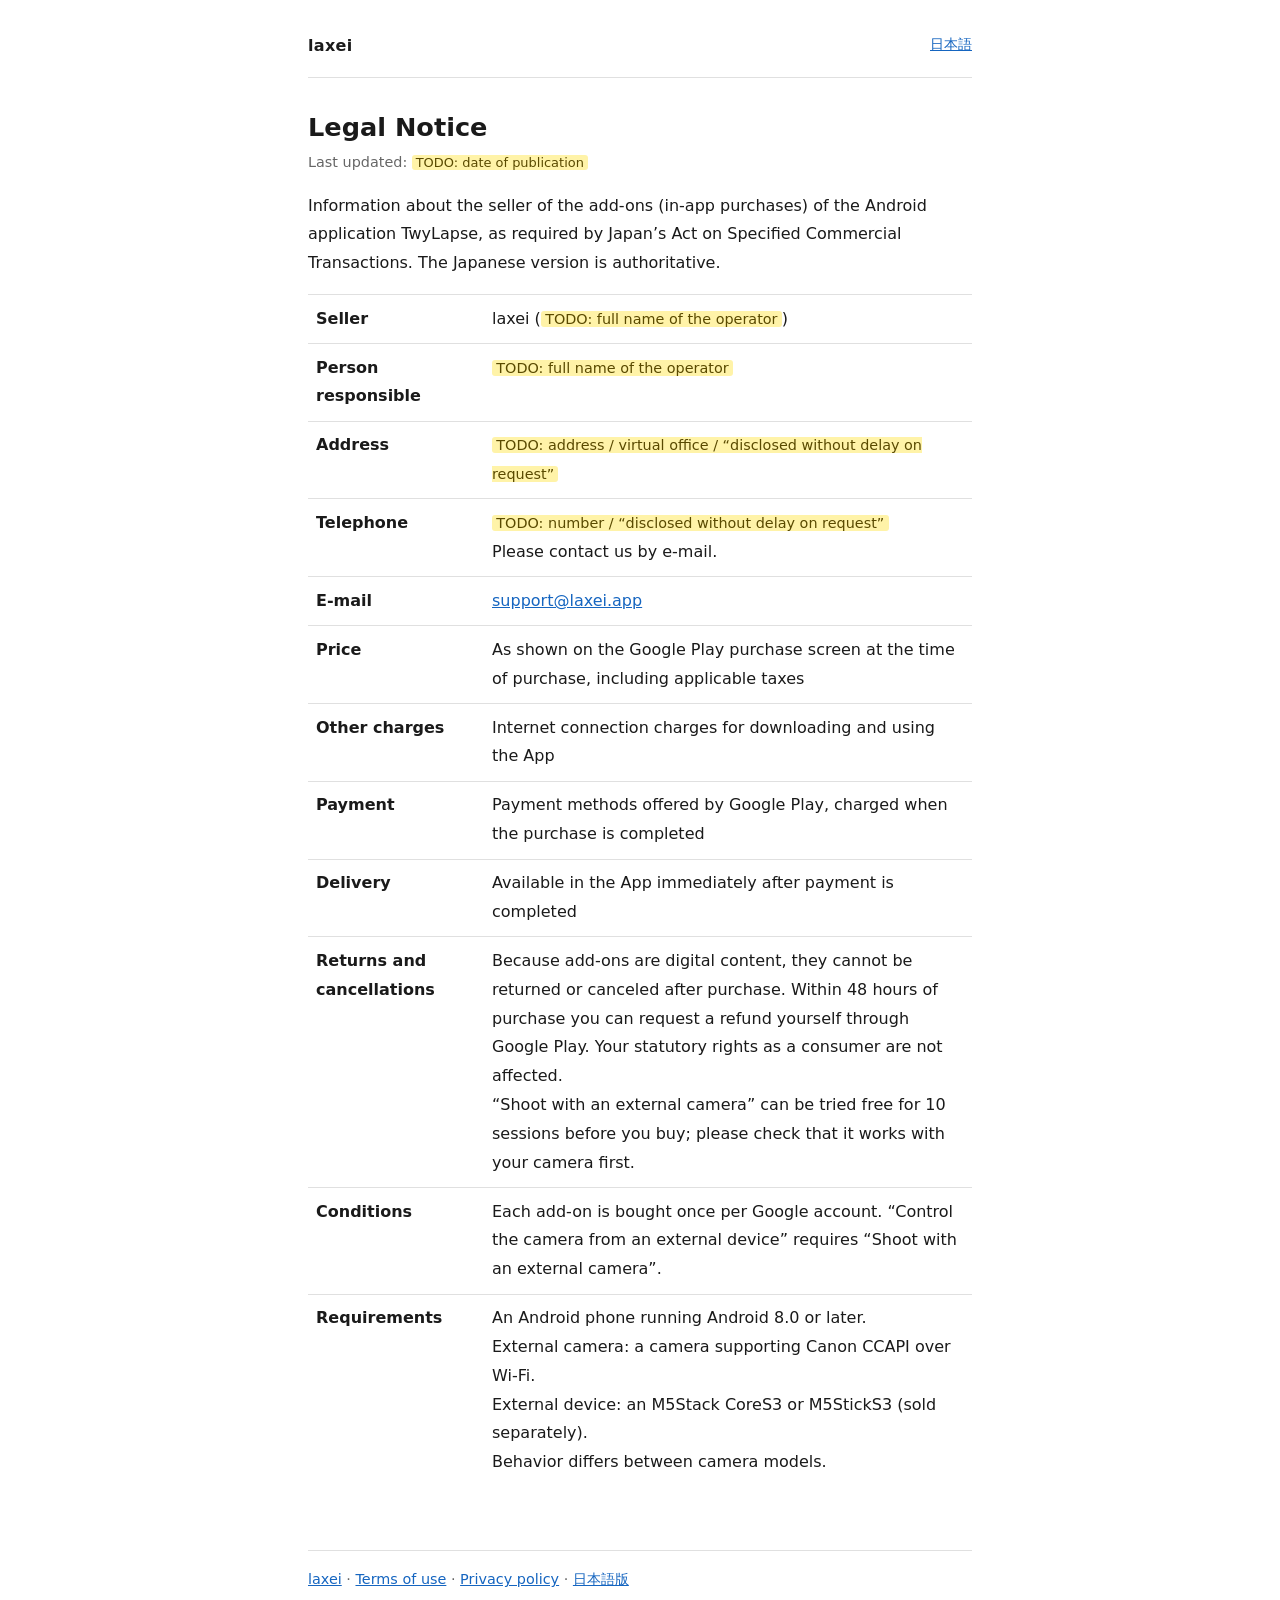
==== legal.html @ 7c6e7964 "Publish the legal pages (drafts) and link them from the top page Revised privacy policy, terms of us" ====
<!DOCTYPE html>
<html lang="en">
<head>
<meta charset="utf-8">
<meta name="viewport" content="width=device-width, initial-scale=1">
<title>Legal Notice &mdash; laxei</title>
<meta name="description" content="Seller information for TwyLapse add-ons under Japan's Act on Specified Commercial Transactions.">
<style>
:root { color-scheme: light dark; }
* { box-sizing: border-box; }
body {
  font-family: system-ui, -apple-system, "Segoe UI", "Helvetica Neue", Arial, sans-serif;
  max-width: 44rem; margin: 0 auto; padding: 2rem 1.25rem 5rem;
  line-height: 1.8; color: #1a1a1a; background: #fff;
  -webkit-text-size-adjust: 100%;
}
header { border-bottom: 1px solid #e0e0e0; padding-bottom: 1rem; margin-bottom: 2rem; overflow: hidden; }
.brand { font-weight: 700; letter-spacing: .02em; }
.lang { float: right; font-size: .9rem; }
h1 { font-size: 1.6rem; line-height: 1.4; margin: 1.5rem 0 .25rem; }
h2 { font-size: 1.15rem; margin: 2.5rem 0 .5rem; padding-top: .75rem; border-top: 1px solid #ececec; }
h3 { font-size: 1rem; margin: 1.5rem 0 .25rem; }
.date { color: #666; font-size: .9rem; margin: 0 0 1rem; }
ul { padding-left: 1.3rem; }
li { margin: .35rem 0; }
a { color: #1565c0; }
code { background: #f2f2f2; padding: .1rem .3rem; border-radius: 3px; font-size: .95em; }
footer { margin-top: 4rem; padding-top: 1rem; border-top: 1px solid #e0e0e0; color: #666; font-size: .9rem; }
@media (prefers-color-scheme: dark) {
  body { color: #e4e4e4; background: #161616; }
  header, footer { border-color: #333; }
  h2 { border-color: #2c2c2c; }
  .date, footer { color: #9a9a9a; }
  a { color: #8ab4f8; }
  code { background: #262626; }
}
table { border-collapse: collapse; width: 100%; margin: 1rem 0; }
th, td { text-align: left; vertical-align: top; padding: .6rem .5rem; border-top: 1px solid #e0e0e0; }
th { width: 11em; font-weight: 600; }
@media (max-width: 34rem) { th, td { display: block; width: auto; border: 0; padding: .2rem 0; } th { padding-top: .9rem; border-top: 1px solid #e0e0e0; } }
.todo { background: #fff3a8; color: #5a4a00; padding: 0 .3em; border-radius: 3px; font-size: .9em; }
@media (prefers-color-scheme: dark) {
  th, td { border-color: #333; }
  .todo { background: #4a4210; color: #fff1a0; }
}
</style>
</head>
<body>
<header>
  <span class="brand">laxei</span>
  <span class="lang"><a href="legal.jp.html" hreflang="ja">日本語</a></span>
</header>

<h1>Legal Notice</h1>
<p class="date">Last updated: <span class="todo">TODO: date of publication</span></p>

<p>Information about the seller of the add-ons (in-app purchases) of the Android application TwyLapse, as required by Japan&rsquo;s Act on Specified Commercial Transactions. The Japanese version is authoritative.</p>

<table>
  <tr><th>Seller</th><td>laxei (<span class="todo">TODO: full name of the operator</span>)</td></tr>
  <tr><th>Person responsible</th><td><span class="todo">TODO: full name of the operator</span></td></tr>
  <tr><th>Address</th><td><span class="todo">TODO: address / virtual office / &ldquo;disclosed without delay on request&rdquo;</span></td></tr>
  <tr><th>Telephone</th><td><span class="todo">TODO: number / &ldquo;disclosed without delay on request&rdquo;</span><br>Please contact us by e&#8209;mail.</td></tr>
  <tr><th>E&#8209;mail</th><td><a href="mailto:support@laxei.app">support@laxei.app</a></td></tr>
  <tr><th>Price</th><td>As shown on the Google Play purchase screen at the time of purchase, including applicable taxes</td></tr>
  <tr><th>Other charges</th><td>Internet connection charges for downloading and using the App</td></tr>
  <tr><th>Payment</th><td>Payment methods offered by Google Play, charged when the purchase is completed</td></tr>
  <tr><th>Delivery</th><td>Available in the App immediately after payment is completed</td></tr>
  <tr><th>Returns and cancellations</th><td>Because add-ons are digital content, they cannot be returned or canceled after purchase. Within 48 hours of purchase you can request a refund yourself through Google Play. Your statutory rights as a consumer are not affected.<br>&ldquo;Shoot with an external camera&rdquo; can be tried free for 10 sessions before you buy; please check that it works with your camera first.</td></tr>
  <tr><th>Conditions</th><td>Each add-on is bought once per Google account. &ldquo;Control the camera from an external device&rdquo; requires &ldquo;Shoot with an external camera&rdquo;.</td></tr>
  <tr><th>Requirements</th><td>An Android phone running Android 8.0 or later.<br>External camera: a camera supporting Canon CCAPI over Wi&#8209;Fi.<br>External device: an M5Stack CoreS3 or M5StickS3 (sold separately).<br>Behavior differs between camera models.</td></tr>
</table>

<footer>
  <a href="./">laxei</a> &middot; <a href="terms.html">Terms of use</a> &middot; <a href="privacy.html">Privacy policy</a> &middot; <a href="legal.jp.html" hreflang="ja">日本語版</a>
</footer>
</body>
</html>
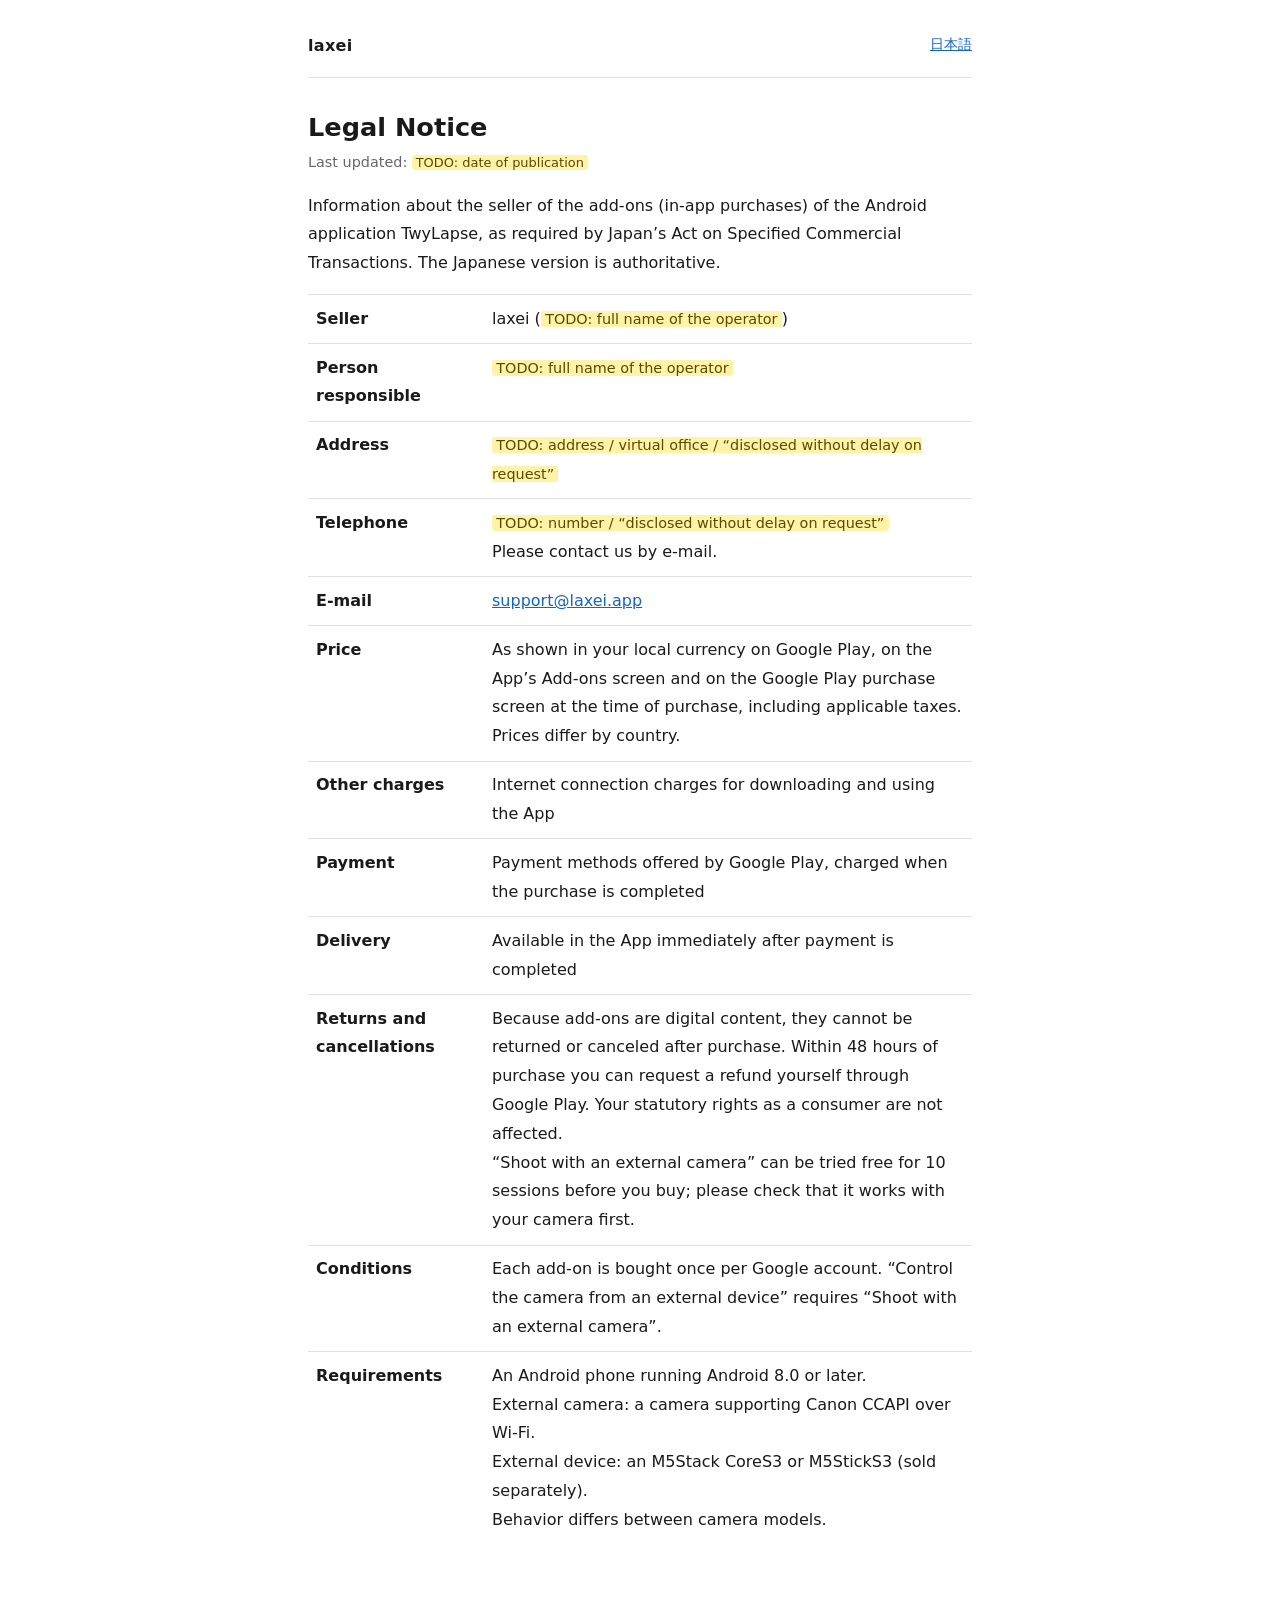
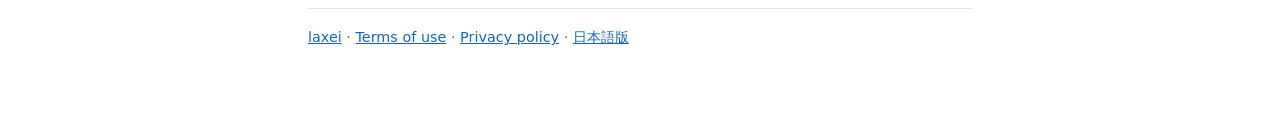
==== commit f67830ea: "Terms and legal notice: say where the price is shown Co-Authored-By: Claude Opus 5.5 <noreply@anthro" ====
--- a/legal.html
+++ b/legal.html
@@ -62,7 +62,7 @@
   <tr><th>Address</th><td><span class="todo">TODO: address / virtual office / &ldquo;disclosed without delay on request&rdquo;</span></td></tr>
   <tr><th>Telephone</th><td><span class="todo">TODO: number / &ldquo;disclosed without delay on request&rdquo;</span><br>Please contact us by e&#8209;mail.</td></tr>
   <tr><th>E&#8209;mail</th><td><a href="mailto:support@laxei.app">support@laxei.app</a></td></tr>
-  <tr><th>Price</th><td>As shown on the Google Play purchase screen at the time of purchase, including applicable taxes</td></tr>
+  <tr><th>Price</th><td>As shown in your local currency on Google Play, on the App&rsquo;s Add-ons screen and on the Google Play purchase screen at the time of purchase, including applicable taxes. Prices differ by country.</td></tr>
   <tr><th>Other charges</th><td>Internet connection charges for downloading and using the App</td></tr>
   <tr><th>Payment</th><td>Payment methods offered by Google Play, charged when the purchase is completed</td></tr>
   <tr><th>Delivery</th><td>Available in the App immediately after payment is completed</td></tr>
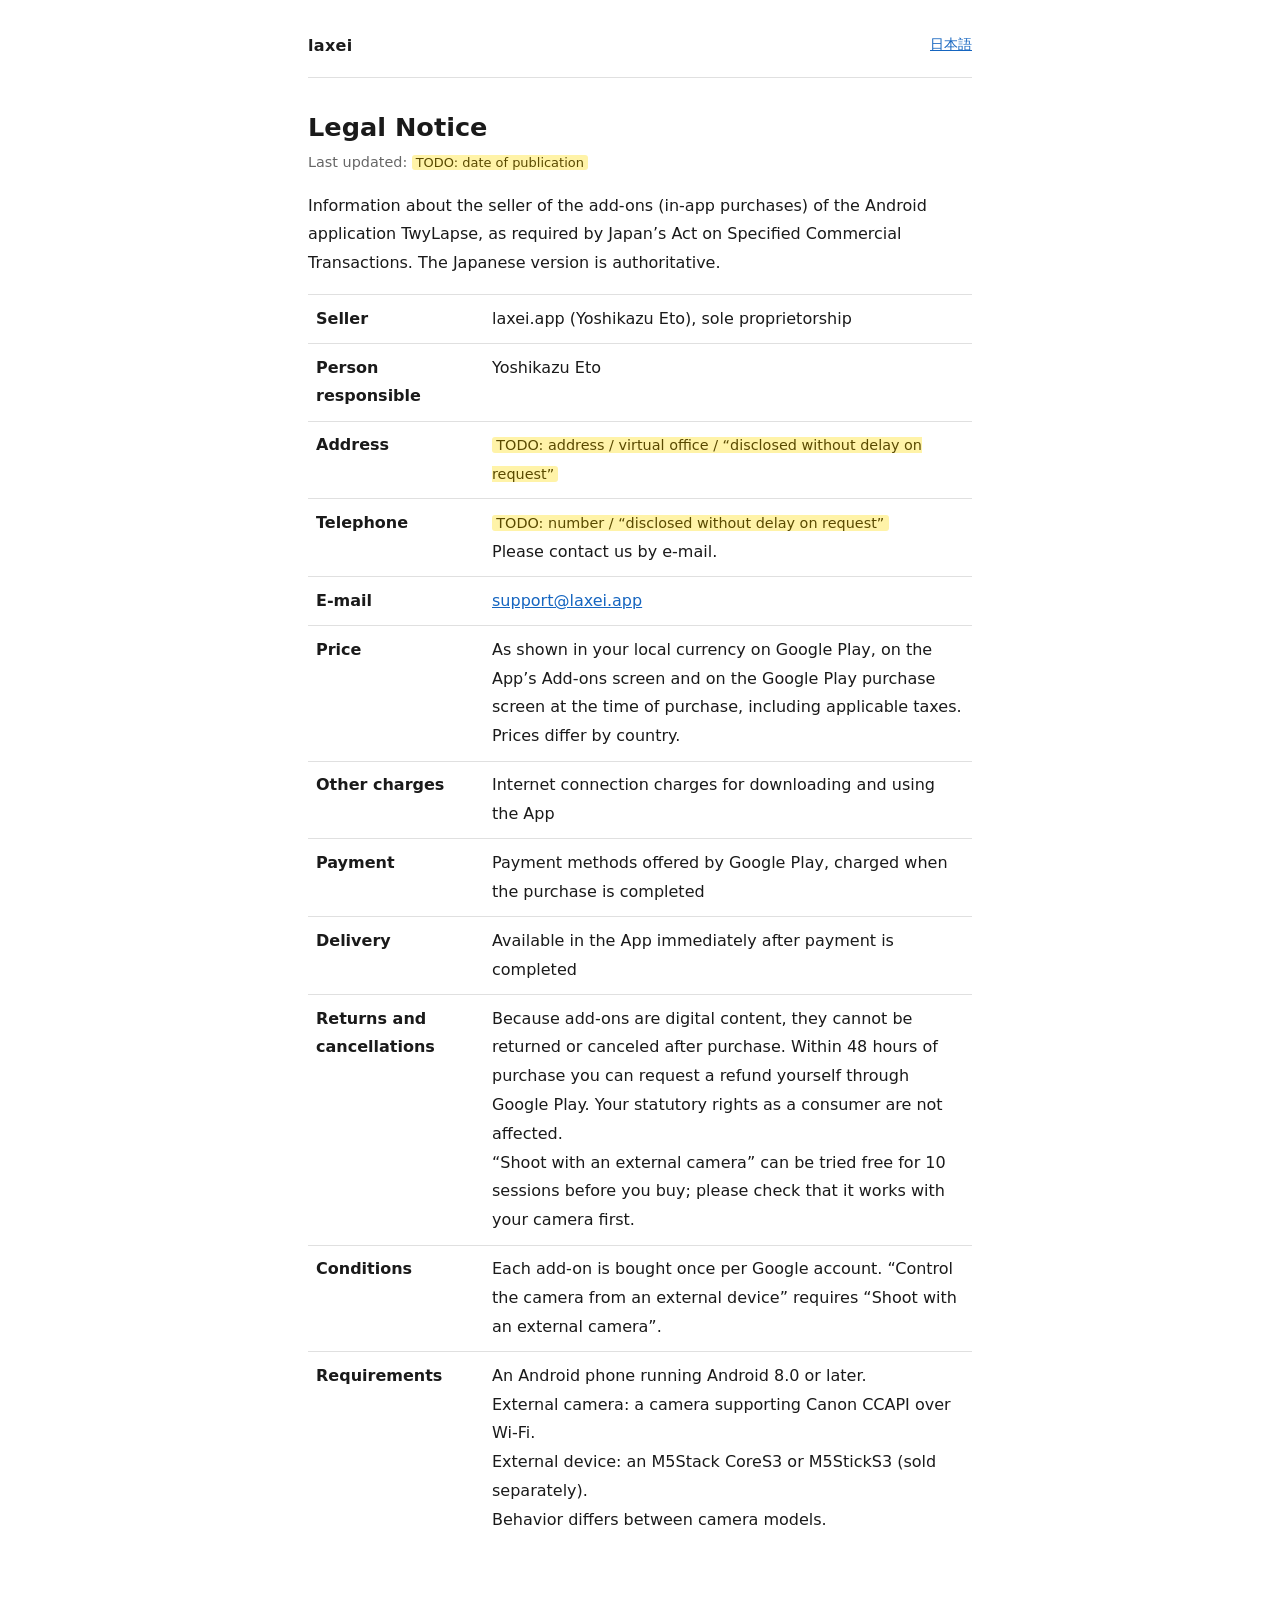
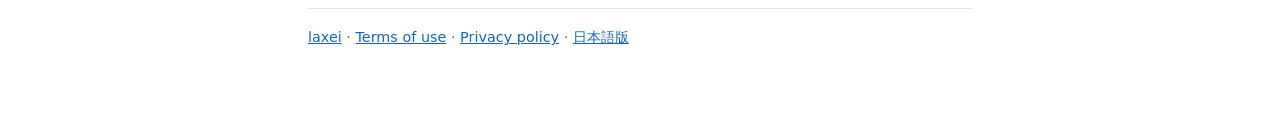
==== commit 3bf56ed0: "Name the operator on the legal pages; README uses laxei.app Co-Authored-By: Claude Opus 5.5 <noreply" ====
--- a/legal.html
+++ b/legal.html
@@ -57,8 +57,8 @@
 <p>Information about the seller of the add-ons (in-app purchases) of the Android application TwyLapse, as required by Japan&rsquo;s Act on Specified Commercial Transactions. The Japanese version is authoritative.</p>
 
 <table>
-  <tr><th>Seller</th><td>laxei (<span class="todo">TODO: full name of the operator</span>)</td></tr>
-  <tr><th>Person responsible</th><td><span class="todo">TODO: full name of the operator</span></td></tr>
+  <tr><th>Seller</th><td>laxei.app (Yoshikazu Eto), sole proprietorship</td></tr>
+  <tr><th>Person responsible</th><td>Yoshikazu Eto</td></tr>
   <tr><th>Address</th><td><span class="todo">TODO: address / virtual office / &ldquo;disclosed without delay on request&rdquo;</span></td></tr>
   <tr><th>Telephone</th><td><span class="todo">TODO: number / &ldquo;disclosed without delay on request&rdquo;</span><br>Please contact us by e&#8209;mail.</td></tr>
   <tr><th>E&#8209;mail</th><td><a href="mailto:support@laxei.app">support@laxei.app</a></td></tr>
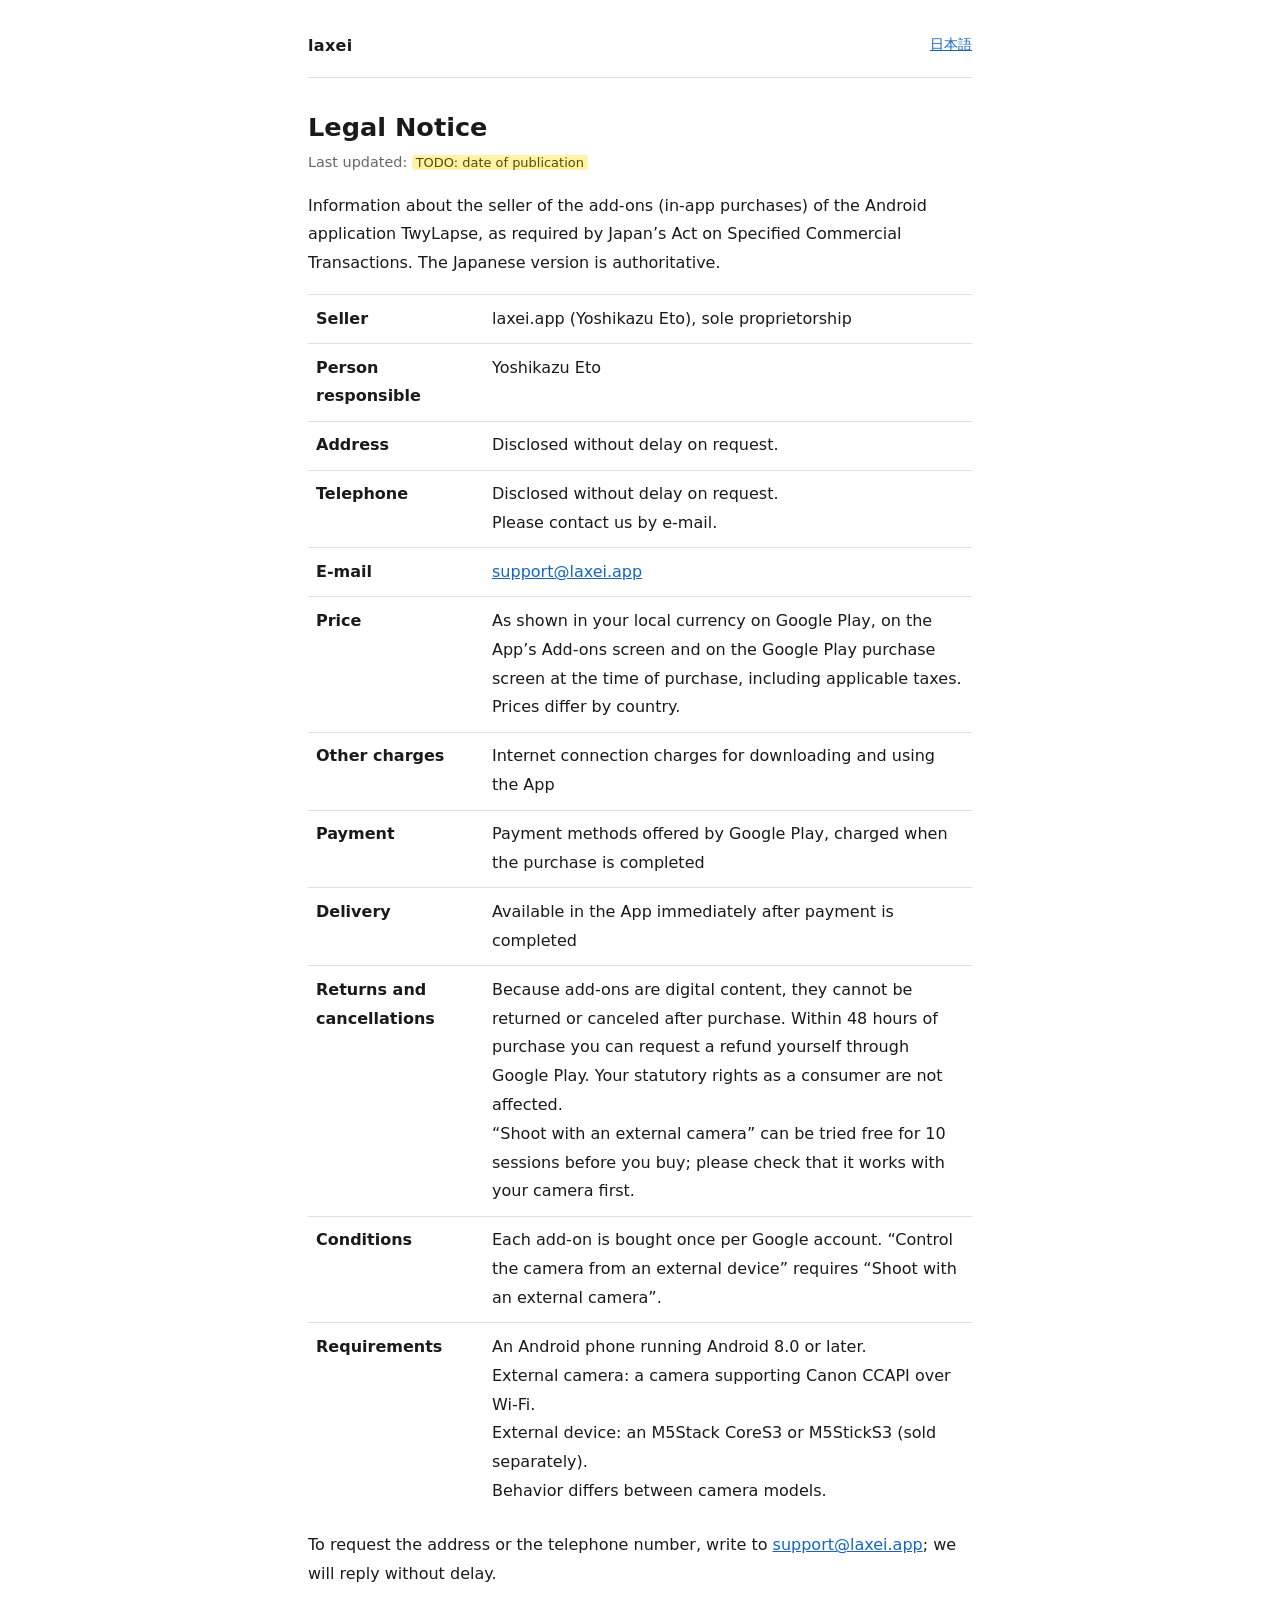
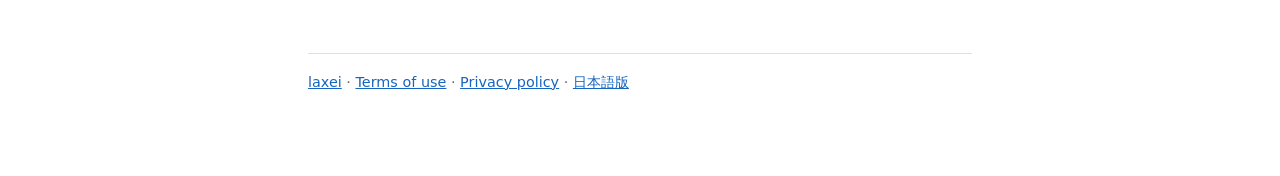
==== commit ea2e2b15: "Legal notice and privacy policy: address and phone disclosed on request Co-Authored-By: Claude Opus " ====
--- a/legal.html
+++ b/legal.html
@@ -59,8 +59,8 @@
 <table>
   <tr><th>Seller</th><td>laxei.app (Yoshikazu Eto), sole proprietorship</td></tr>
   <tr><th>Person responsible</th><td>Yoshikazu Eto</td></tr>
-  <tr><th>Address</th><td><span class="todo">TODO: address / virtual office / &ldquo;disclosed without delay on request&rdquo;</span></td></tr>
-  <tr><th>Telephone</th><td><span class="todo">TODO: number / &ldquo;disclosed without delay on request&rdquo;</span><br>Please contact us by e&#8209;mail.</td></tr>
+  <tr><th>Address</th><td>Disclosed without delay on request.</td></tr>
+  <tr><th>Telephone</th><td>Disclosed without delay on request.<br>Please contact us by e&#8209;mail.</td></tr>
   <tr><th>E&#8209;mail</th><td><a href="mailto:support@laxei.app">support@laxei.app</a></td></tr>
   <tr><th>Price</th><td>As shown in your local currency on Google Play, on the App&rsquo;s Add-ons screen and on the Google Play purchase screen at the time of purchase, including applicable taxes. Prices differ by country.</td></tr>
   <tr><th>Other charges</th><td>Internet connection charges for downloading and using the App</td></tr>
@@ -71,6 +71,8 @@
   <tr><th>Requirements</th><td>An Android phone running Android 8.0 or later.<br>External camera: a camera supporting Canon CCAPI over Wi&#8209;Fi.<br>External device: an M5Stack CoreS3 or M5StickS3 (sold separately).<br>Behavior differs between camera models.</td></tr>
 </table>
 
+<p>To request the address or the telephone number, write to <a href="mailto:support@laxei.app">support@laxei.app</a>; we will reply without delay.</p>
+
 <footer>
   <a href="./">laxei</a> &middot; <a href="terms.html">Terms of use</a> &middot; <a href="privacy.html">Privacy policy</a> &middot; <a href="legal.jp.html" hreflang="ja">日本語版</a>
 </footer>
